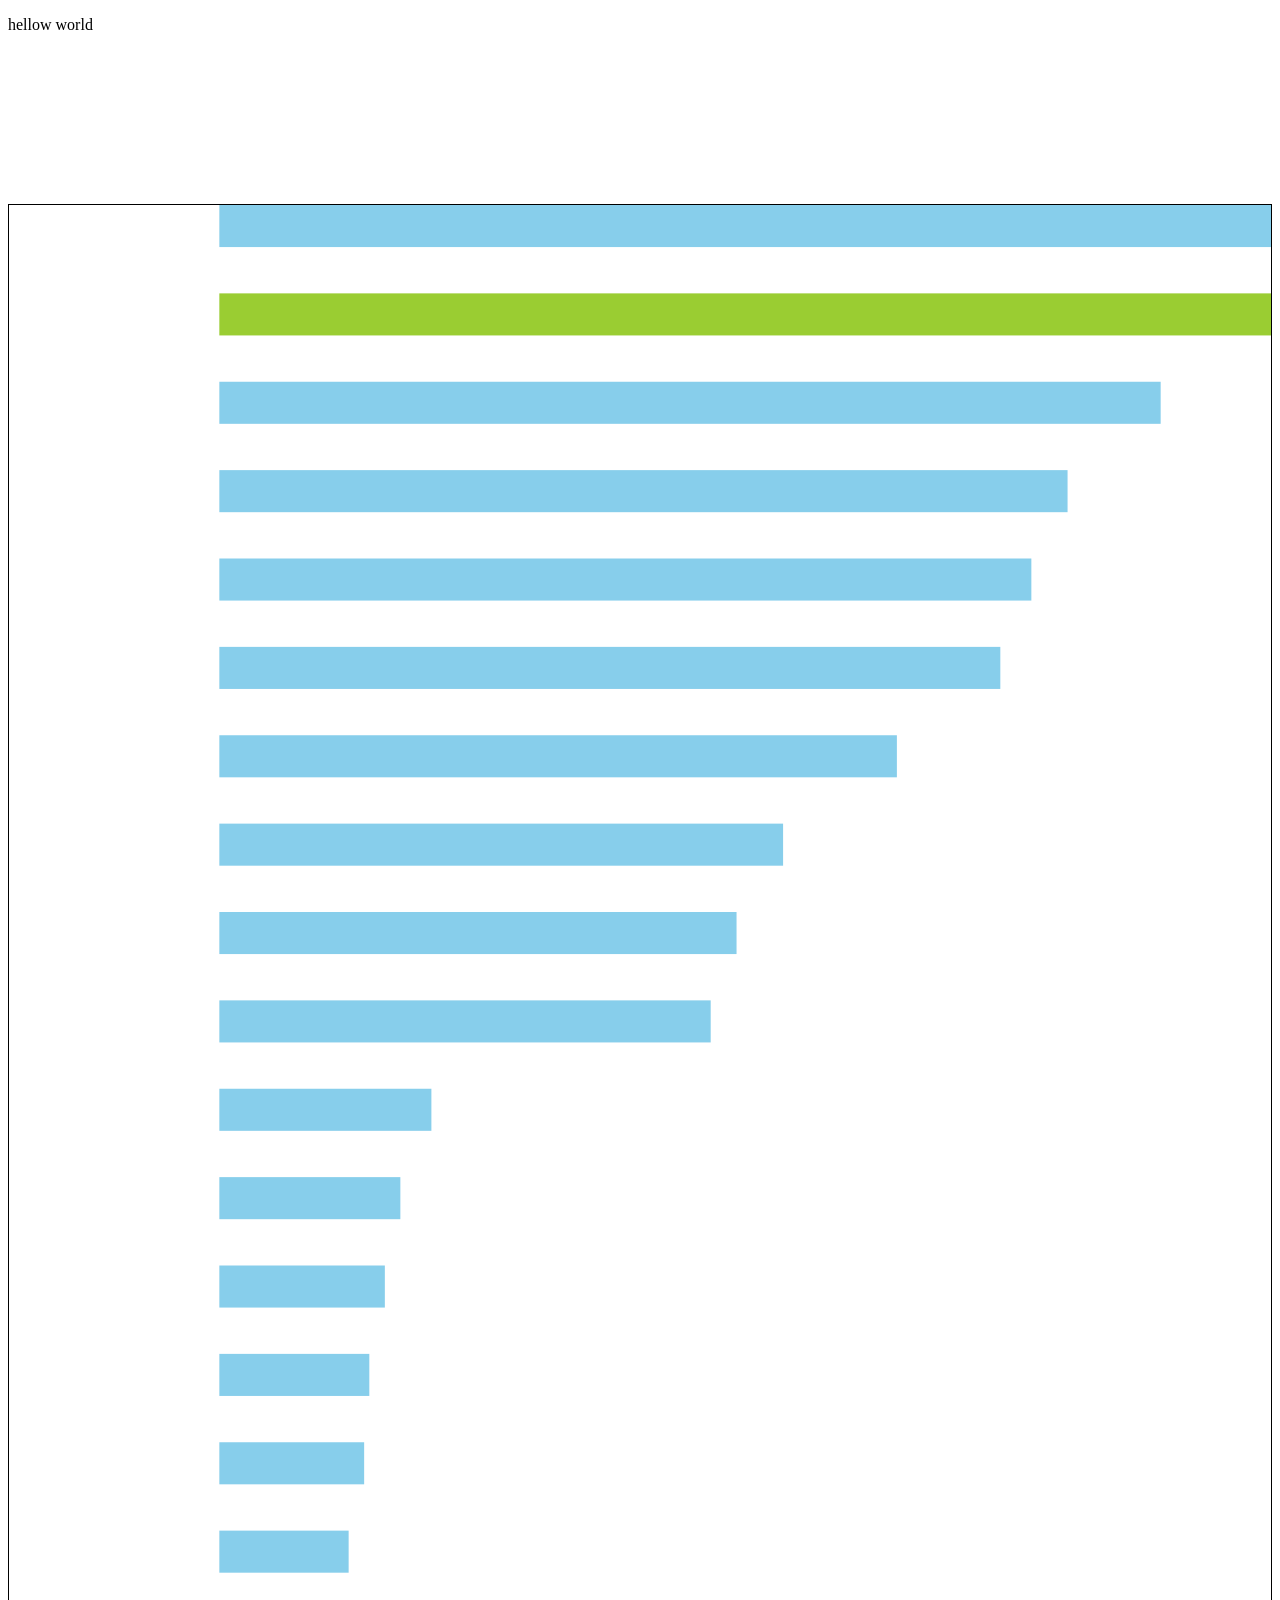
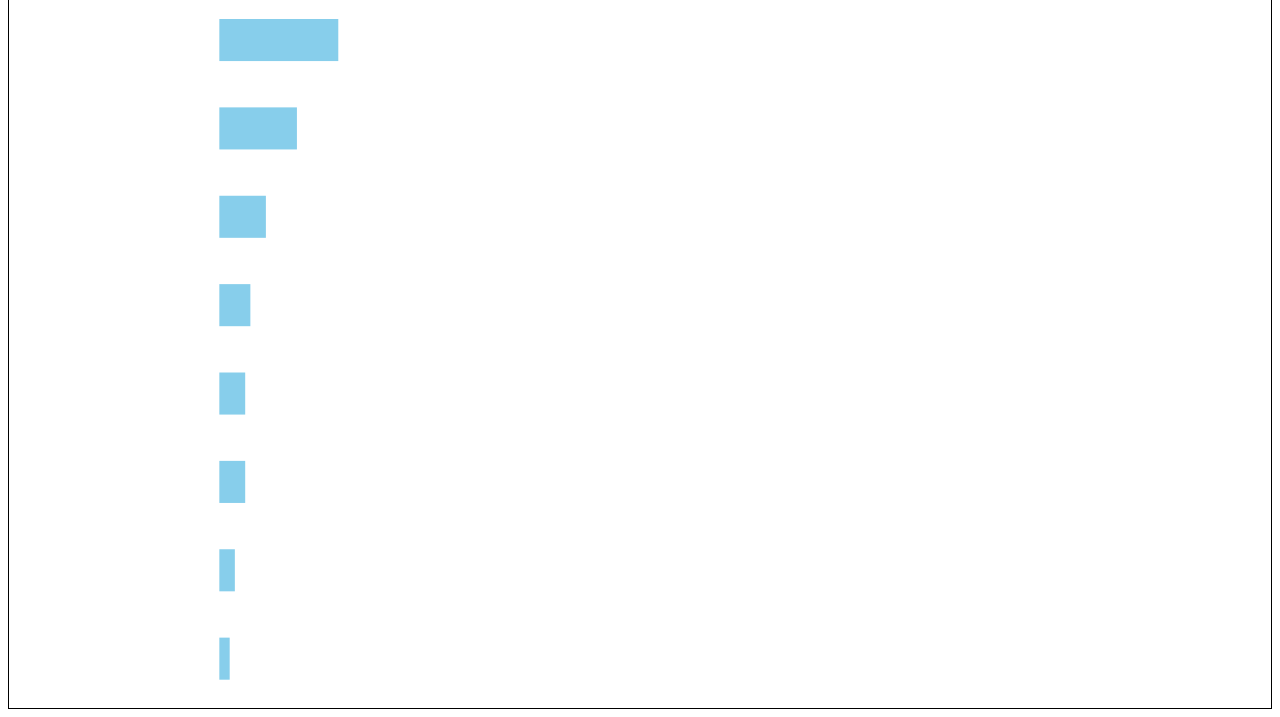
==== index.html @ 6f813abb "initial chart" ====
<!DOCTYPE html>
<html>
    <head>
    
        <meta http-equiv="content-type" content="text/html; charset=UTF-8" />
        <meta name="viewport" content="width=device-width,
        initial-scale=1.0, maximum-scale=1.0, user-scalable=no" />
        <meta name="title" content= "Mountain Rescue">
        <meta name="description" content="Wasdale Mountain Rescue Incident Analysis">
        <meta name="author" content="Shi Min Chua">


        <meta property="og:title" content="Mountain Rescue">
        <meta property="og:type" content="website">
        <!-- <meta property='og:image' content='https://raw.githubusercontent.com/Shiminc/UK_diversity_mapping/main/preview.PNG'>
        <meta property="og:url" content="https://shiminc.github.io/UK_diversity_mapping/">
        <meta property="og:description" content="Choropleth map illustrating diversity in England/Wales based on ONS country of birth data"> -->
        <meta property="og:locale" content="en_UK">
        <base target="_blank">

        <link rel="stylesheet" href="styles.css">

        <script>
            L_NO_TOUCH = false;
            L_DISABLE_3D = false;
        </script>


    </head>
    <body>
        <p>hellow world</p>
        <div id = 'bar'>
            <svg id ='original'></svg>
        </div>

        <div class = 'chartholder' id ="bar_chart"></div>
    <script src="javascripts/d3.v7.js"></script>
    <script src="javascripts/main.js"></script>
    <!-- <script src="javascripts/playground.js"></script> -->


    </body>
             
</html>
---- styles.css ----
.chartholder {
    position: relative;
    display: flex;
    justify-content: center;
    width: 100%;
    height: 100%;
    left: 0%;
    top: 0.0%;

}
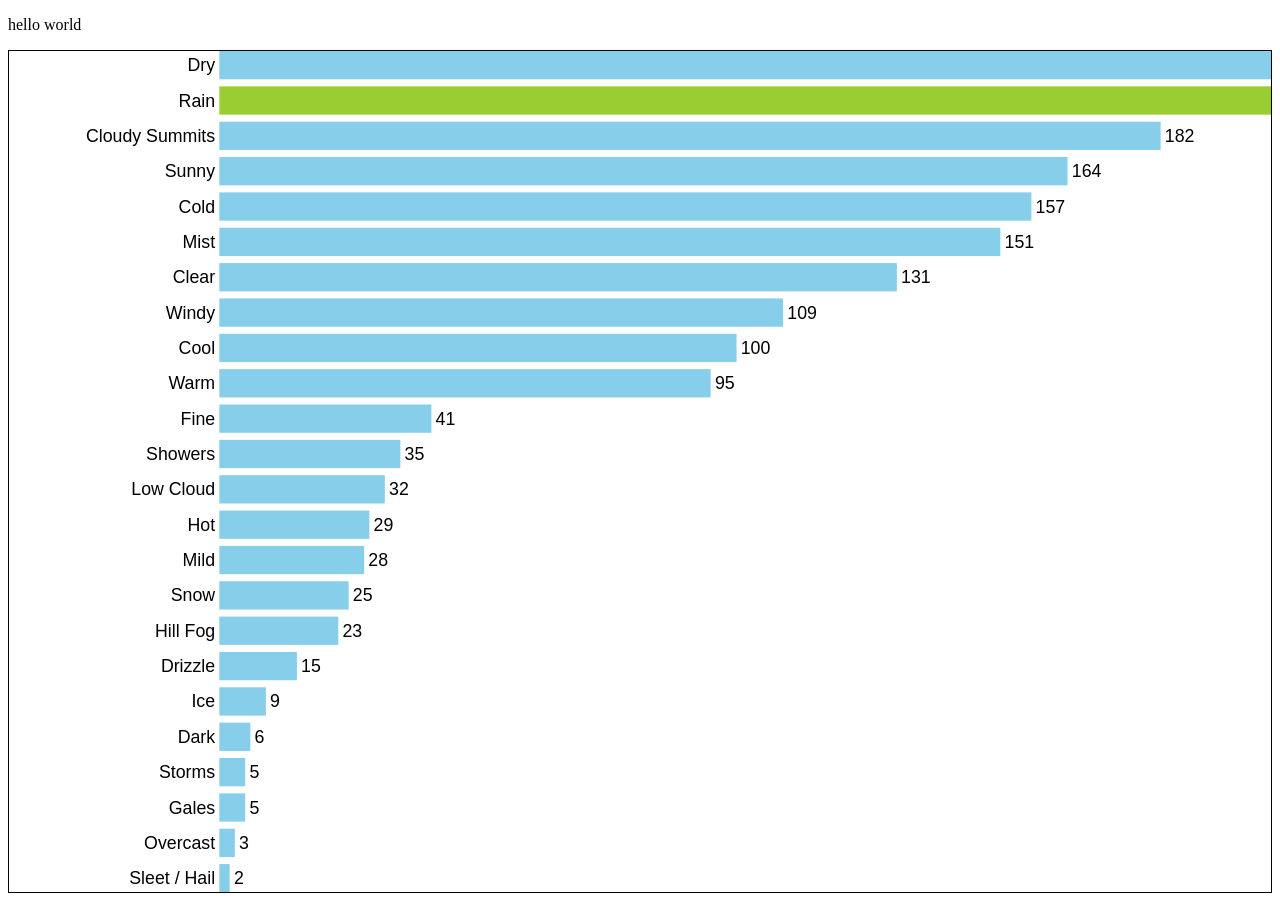
==== commit 8bf39486: "refactor" ====
--- a/index.html
+++ b/index.html
@@ -28,14 +28,15 @@
 
     </head>
     <body>
-        <p>hellow world</p>
-        <div id = 'bar'>
+        <p>hello world</p>
+        <!-- <div id = 'bar'>
             <svg id ='original'></svg>
-        </div>
+        </div> -->
 
         <div class = 'chartholder' id ="bar_chart"></div>
     <script src="javascripts/d3.v7.js"></script>
-    <script src="javascripts/main.js"></script>
+    <!-- <script src="javascripts/group.js"></script> -->
+    <script type="module" src="javascripts/main.js"></script> 
     <!-- <script src="javascripts/playground.js"></script> -->
 
 
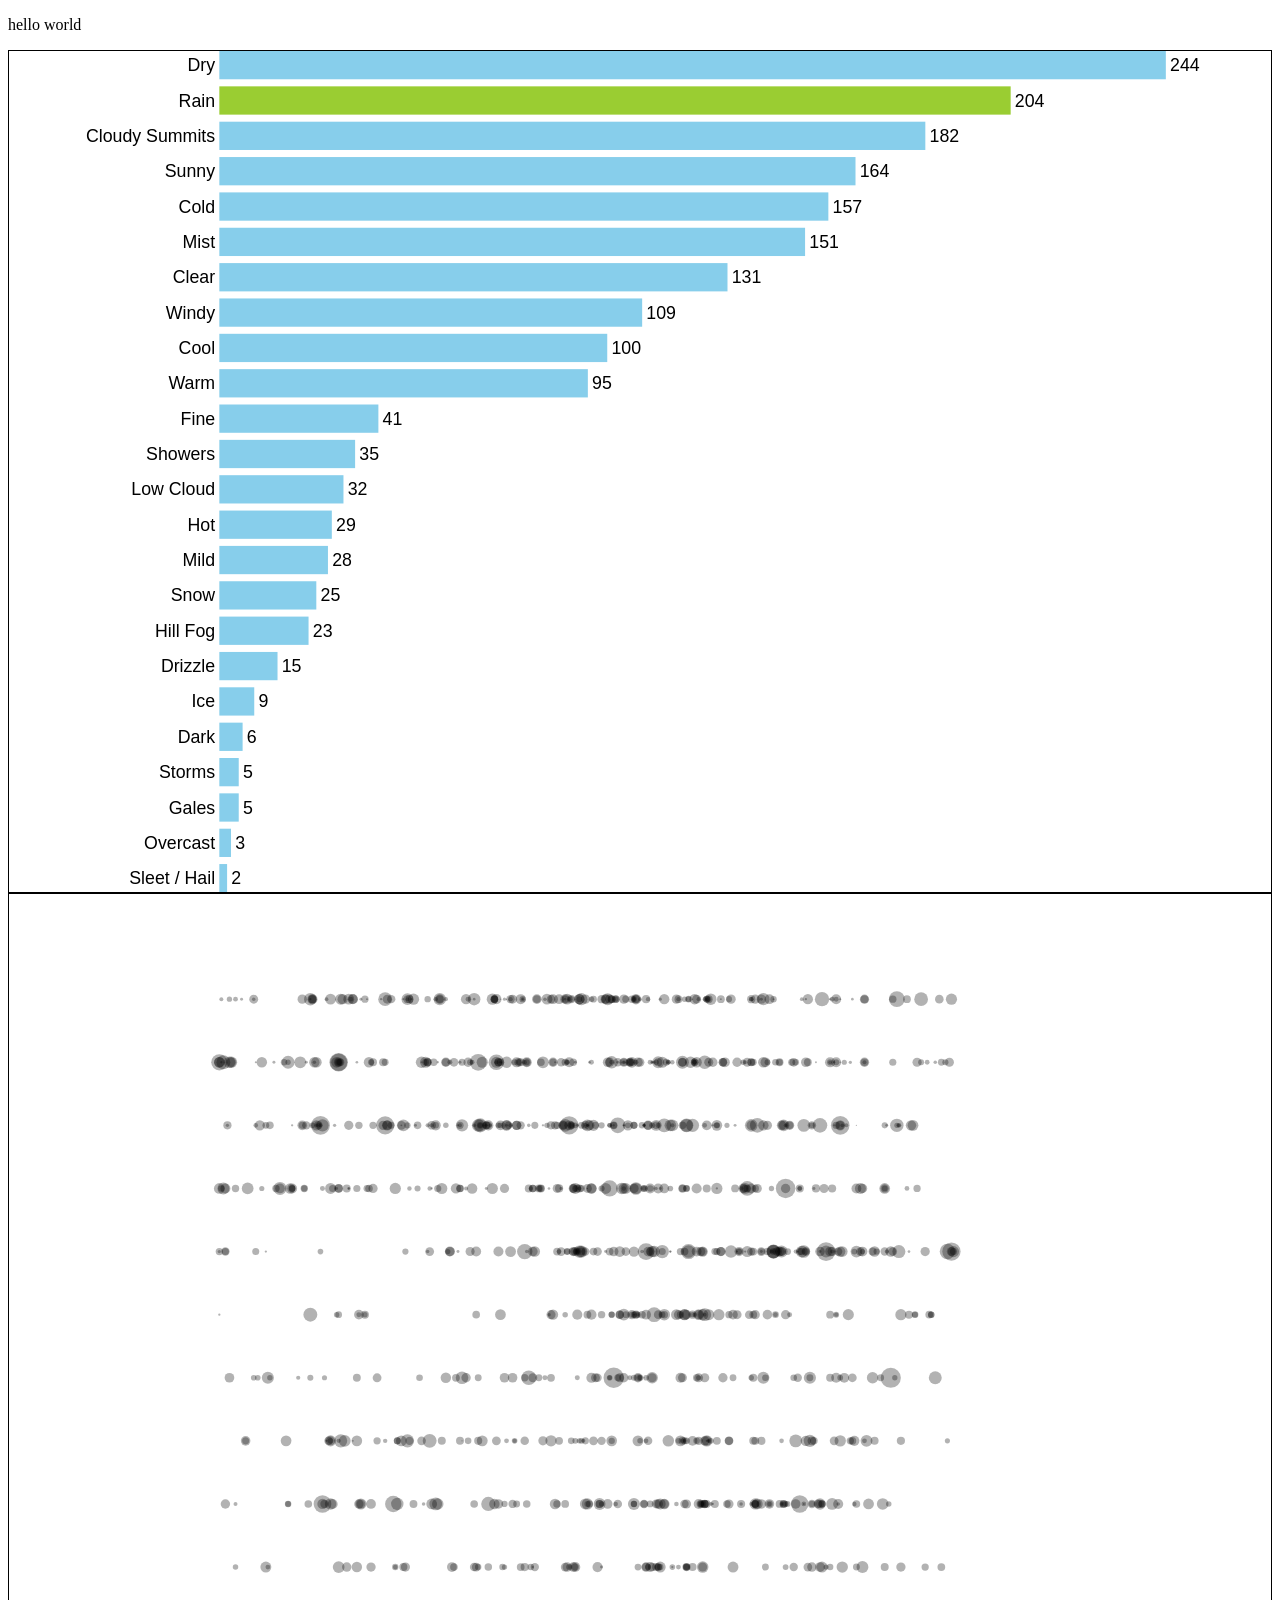
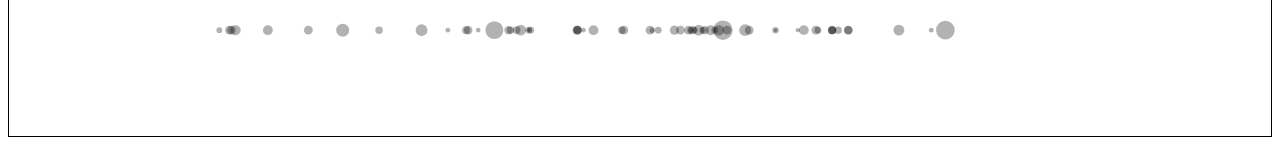
==== commit c5e4ea9a: "scatter and time" ====
--- a/index.html
+++ b/index.html
@@ -34,9 +34,13 @@
         </div> -->
 
         <div class = 'chartholder' id ="bar_chart"></div>
+        <div class = 'chartholder' id ='bubble_chart'></div>
+
     <script src="javascripts/d3.v7.js"></script>
     <!-- <script src="javascripts/group.js"></script> -->
     <script type="module" src="javascripts/main.js"></script> 
+    <script type="module" src="javascripts/main_bubble.js"></script> 
+
     <!-- <script src="javascripts/playground.js"></script> -->
 
 
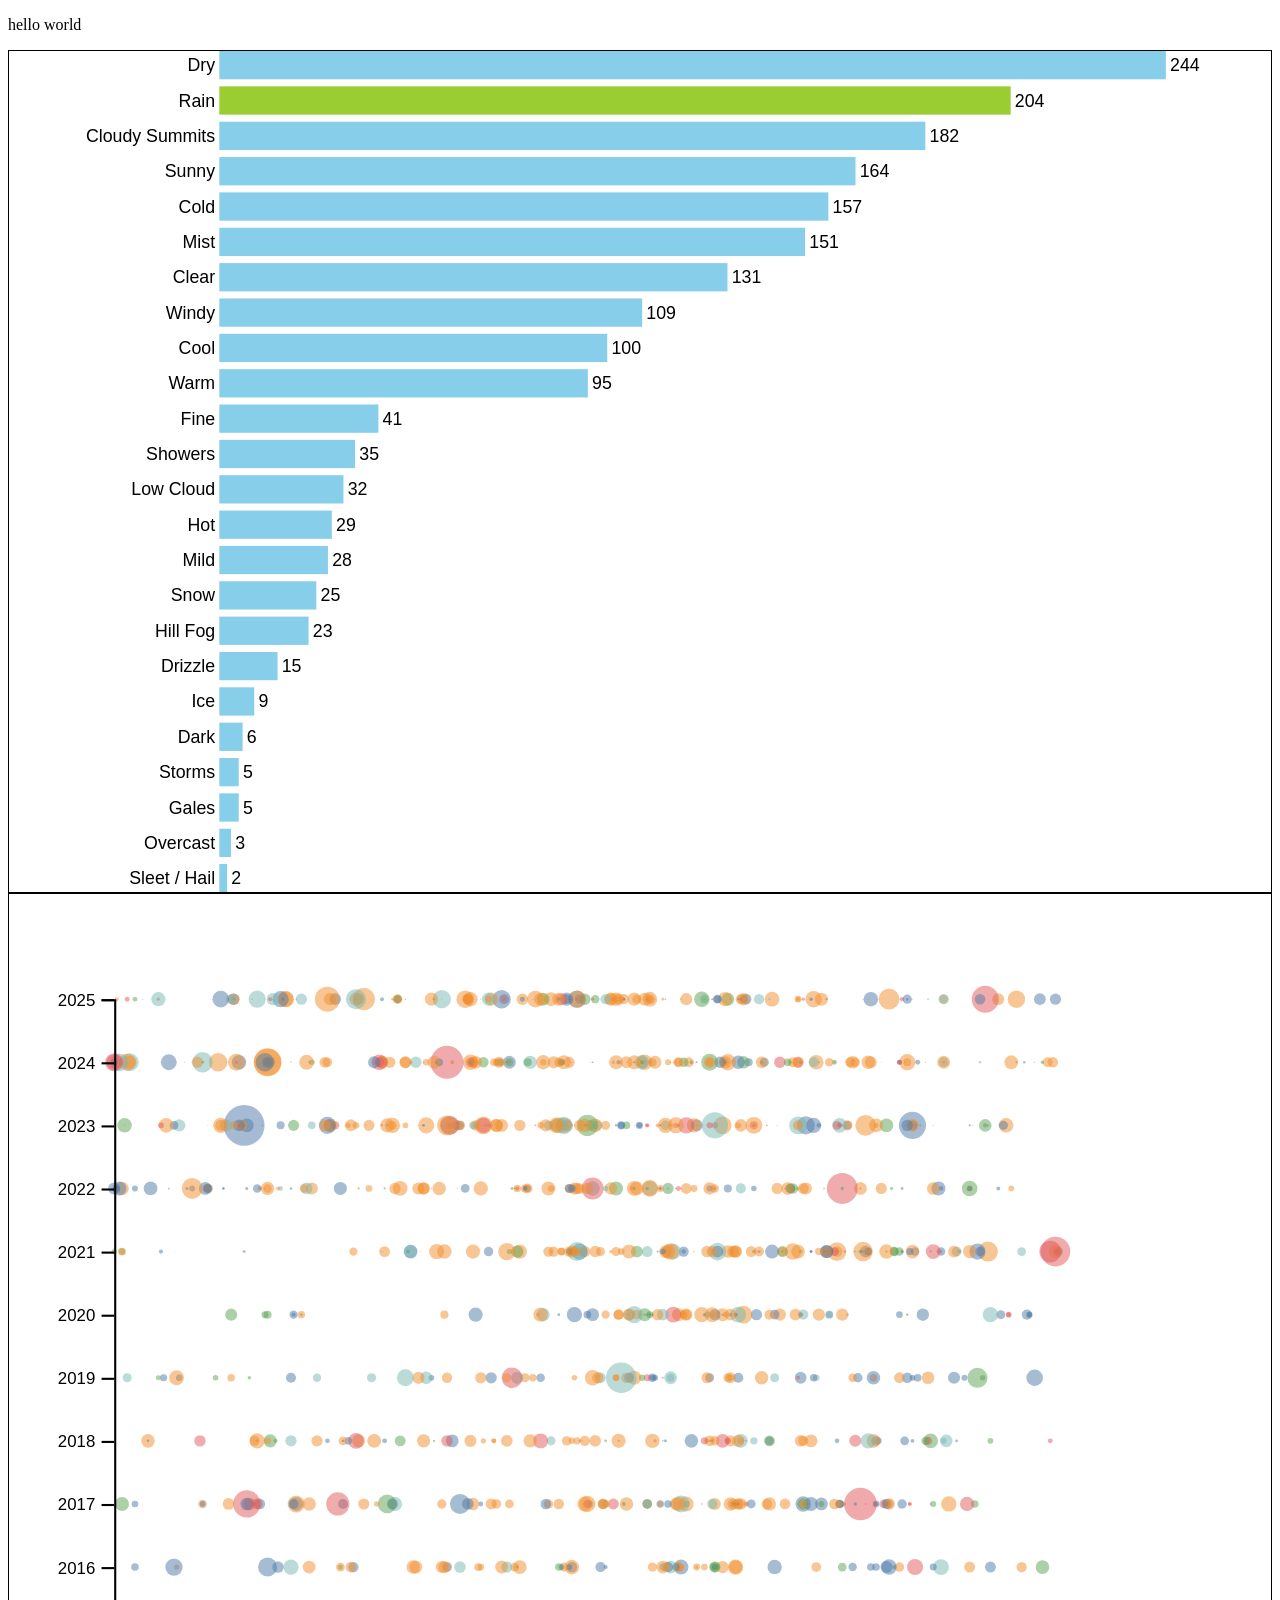
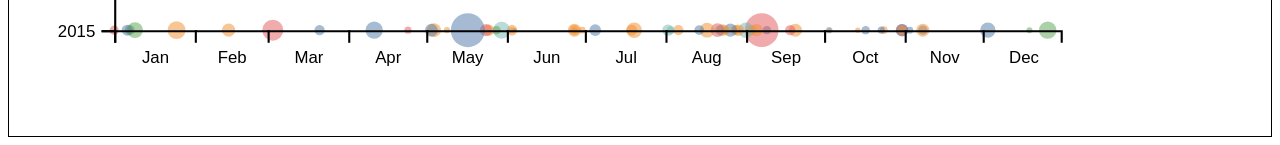
==== commit b9ff1b4e: "add colourscale for bubble" ====
--- a/index.html
+++ b/index.html
@@ -40,6 +40,7 @@
     <!-- <script src="javascripts/group.js"></script> -->
     <script type="module" src="javascripts/main.js"></script> 
     <script type="module" src="javascripts/main_bubble.js"></script> 
+    <script type="module" src="javascripts/trend.js"></script> 
 
     <!-- <script src="javascripts/playground.js"></script> -->
 
--- a/styles.css
+++ b/styles.css
@@ -7,4 +7,9 @@
     left: 0%;
     top: 0.0%;
 
-}+}
+
+.axis-x text, .axis-y text {
+    font-family: Roboto, sans-serif;
+    font-size: 8px
+}
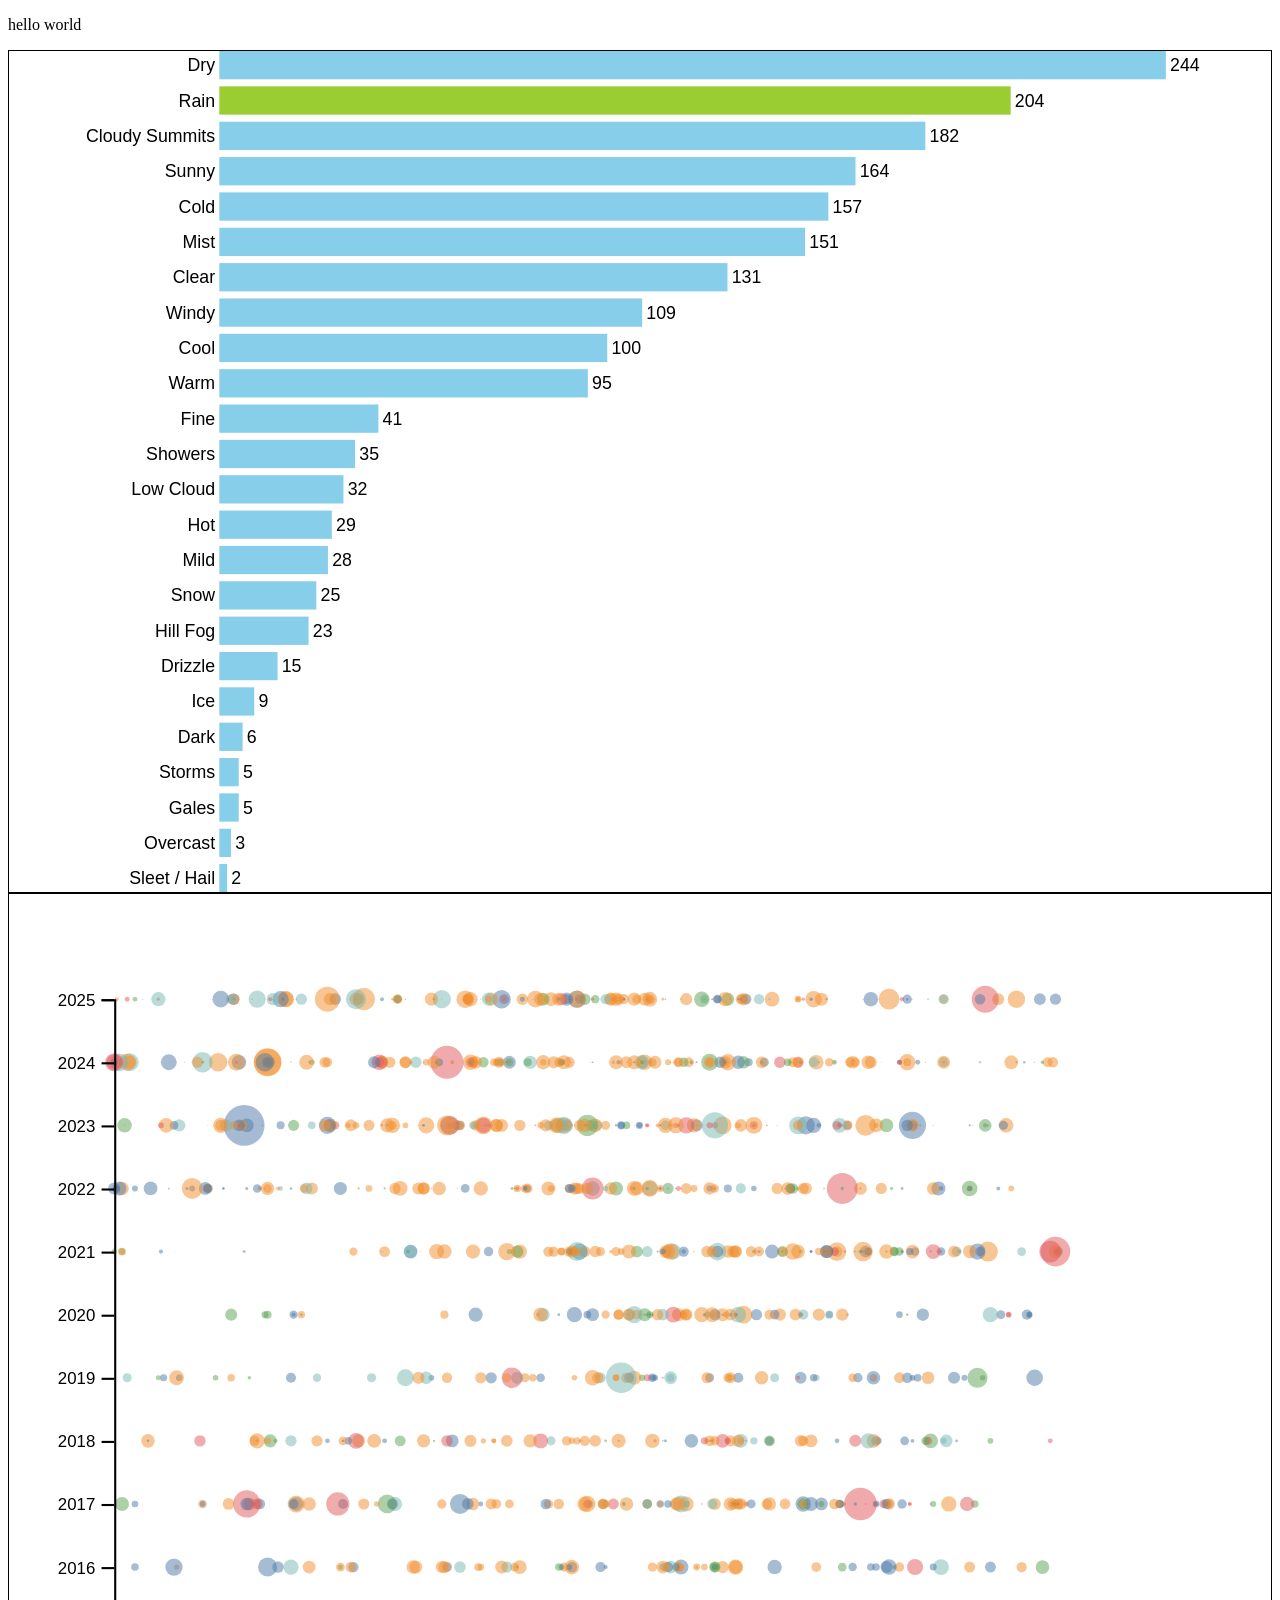
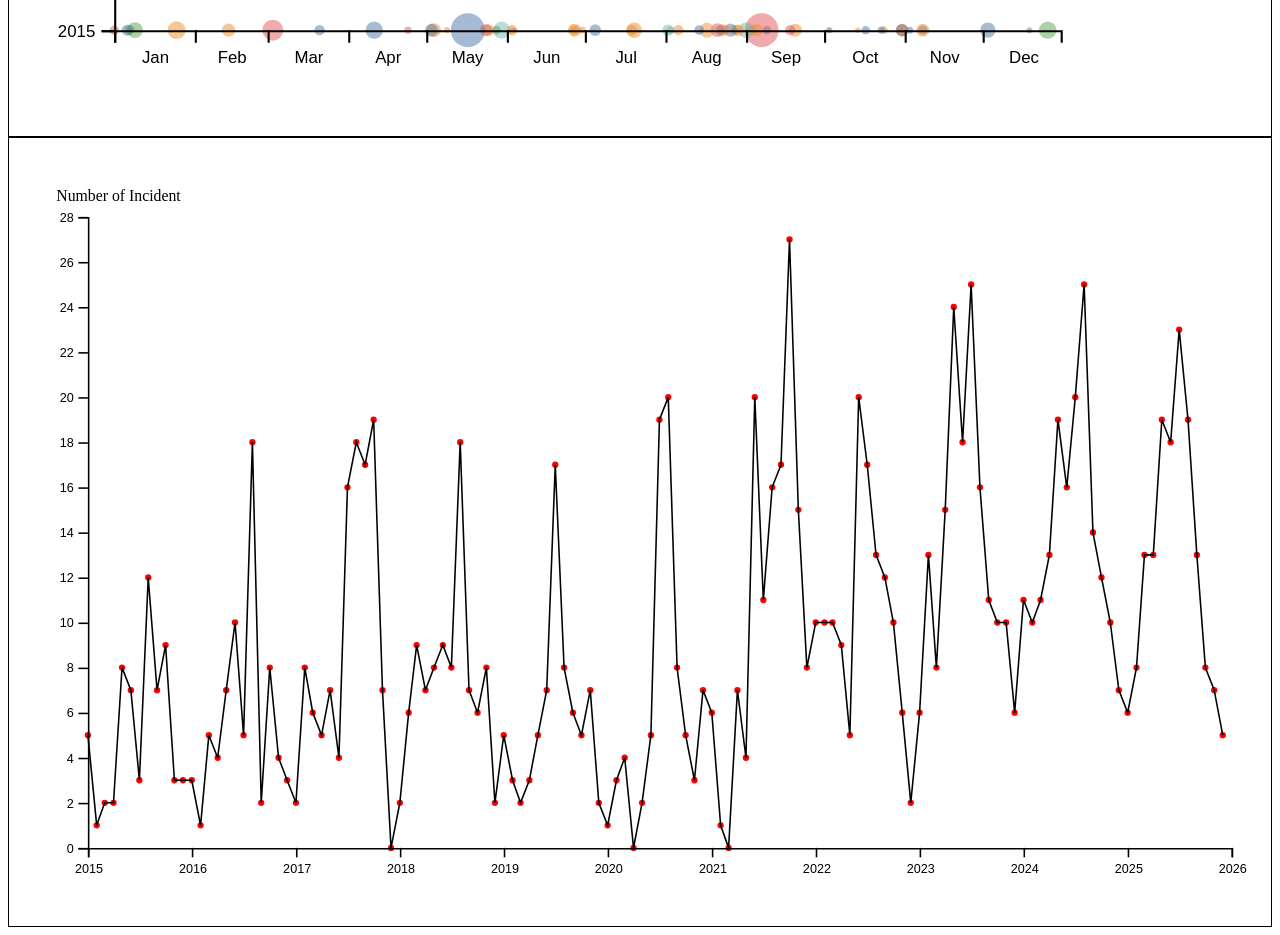
==== commit fac9cca3: "line graph" ====
--- a/index.html
+++ b/index.html
@@ -35,12 +35,13 @@
 
         <div class = 'chartholder' id ="bar_chart"></div>
         <div class = 'chartholder' id ='bubble_chart'></div>
+        <div class = 'chartholder' id ='trend_chart'></div>
 
     <script src="javascripts/d3.v7.js"></script>
     <!-- <script src="javascripts/group.js"></script> -->
     <script type="module" src="javascripts/main.js"></script> 
     <script type="module" src="javascripts/main_bubble.js"></script> 
-    <script type="module" src="javascripts/trend.js"></script> 
+    <script type="text/javascript" src="javascripts/drawTrend.js"></script> 
 
     <!-- <script src="javascripts/playground.js"></script> -->
 
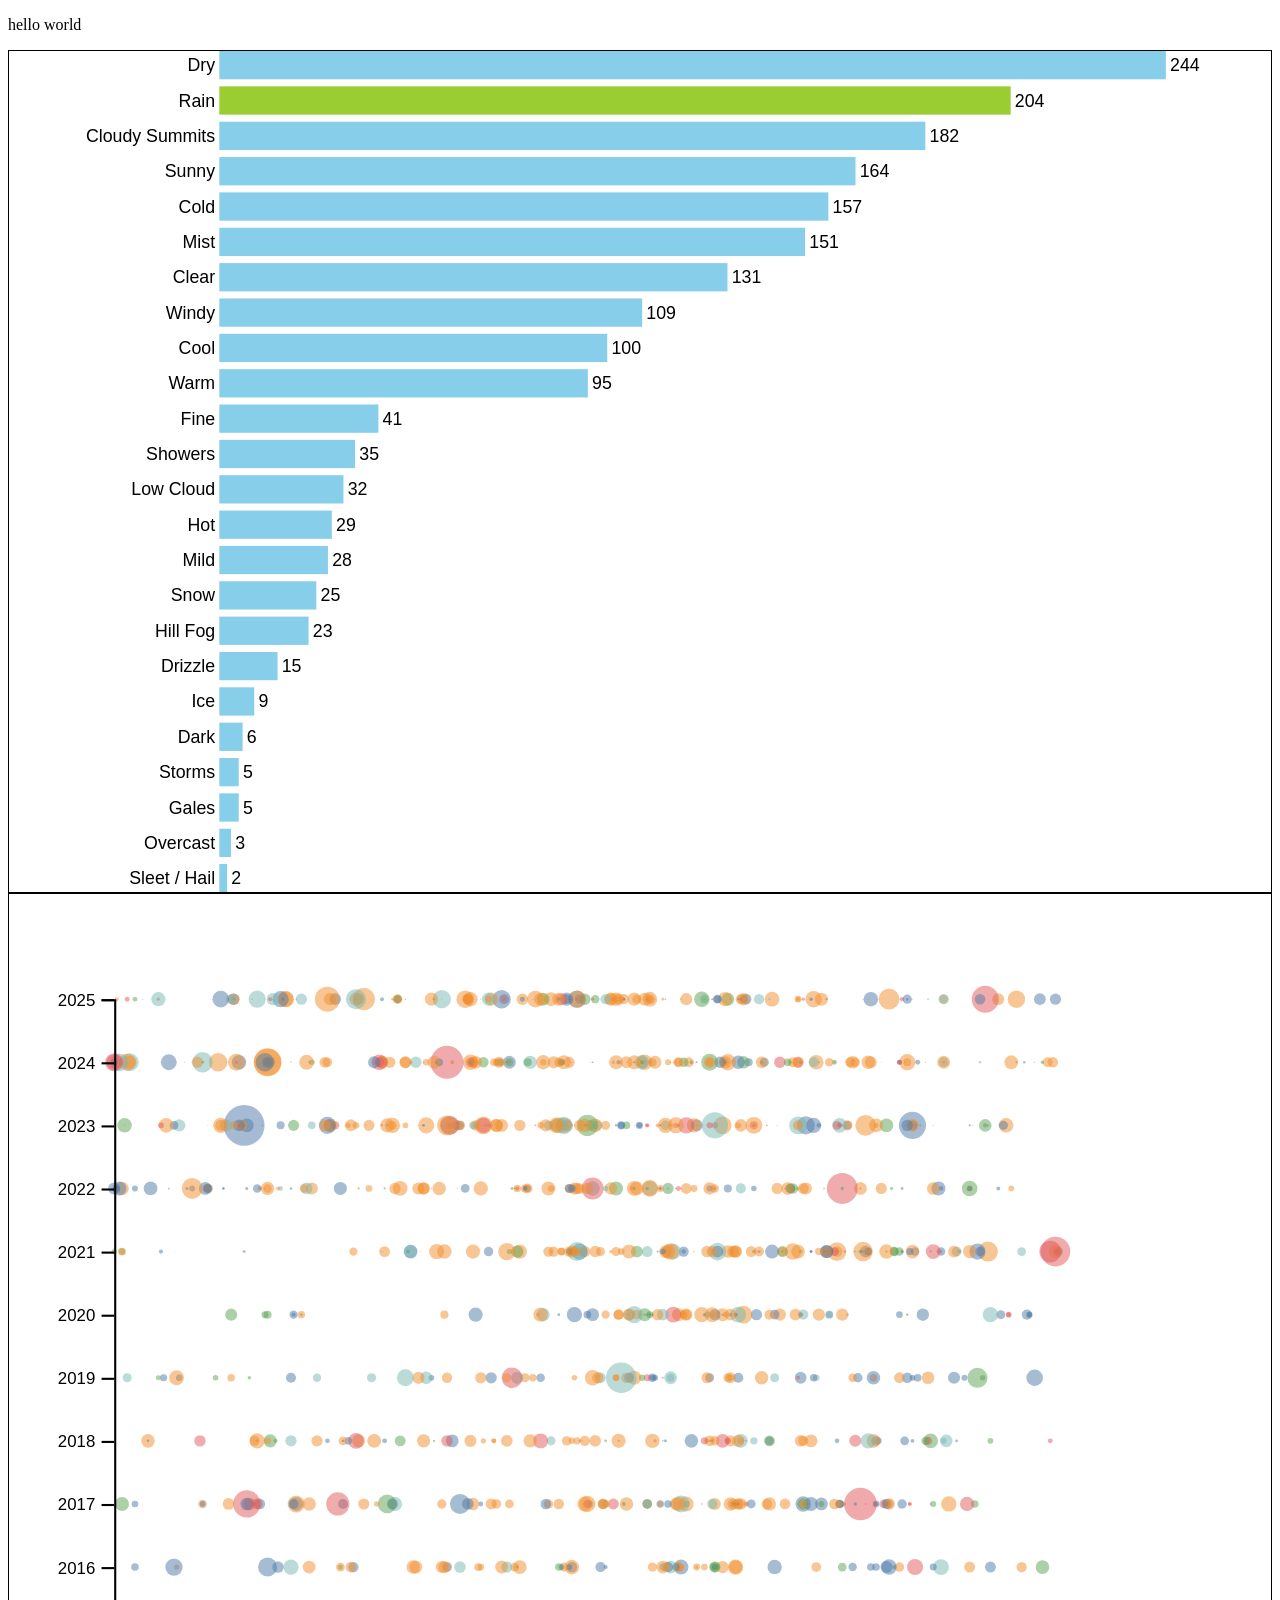
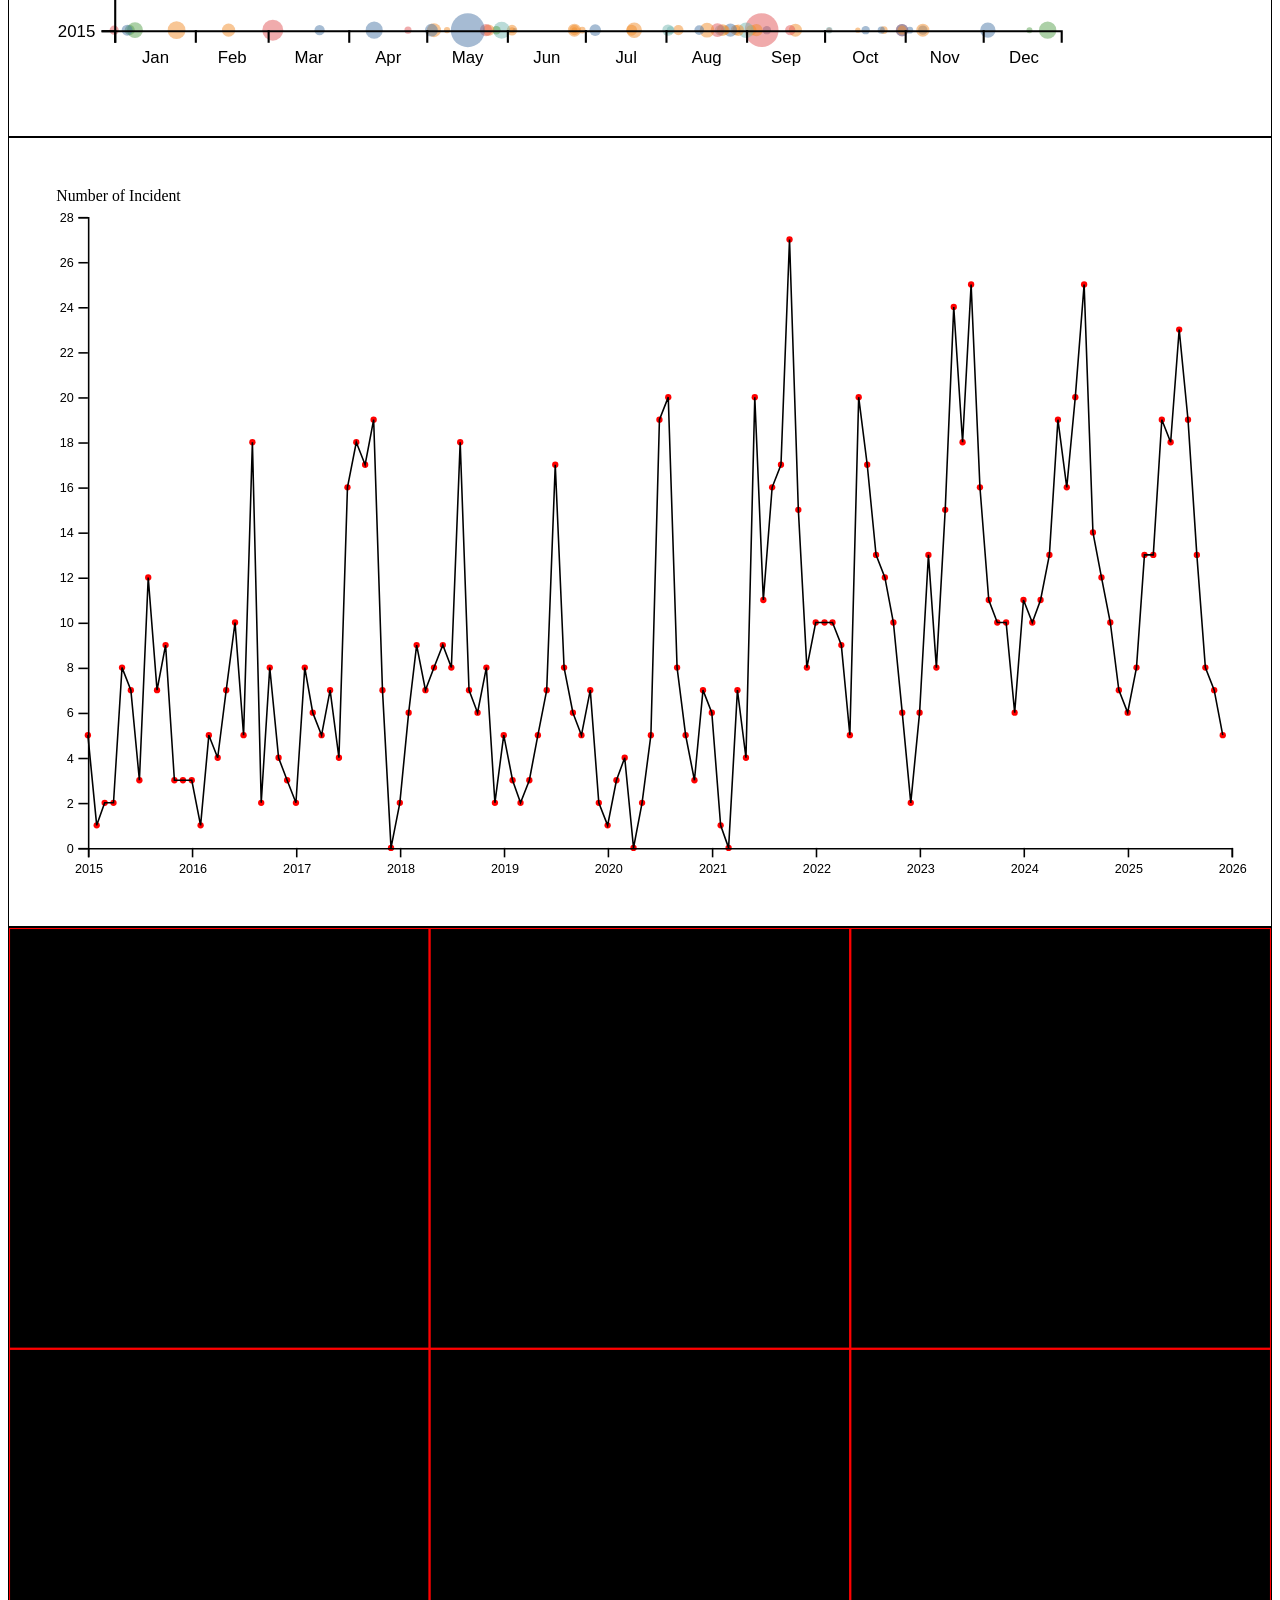
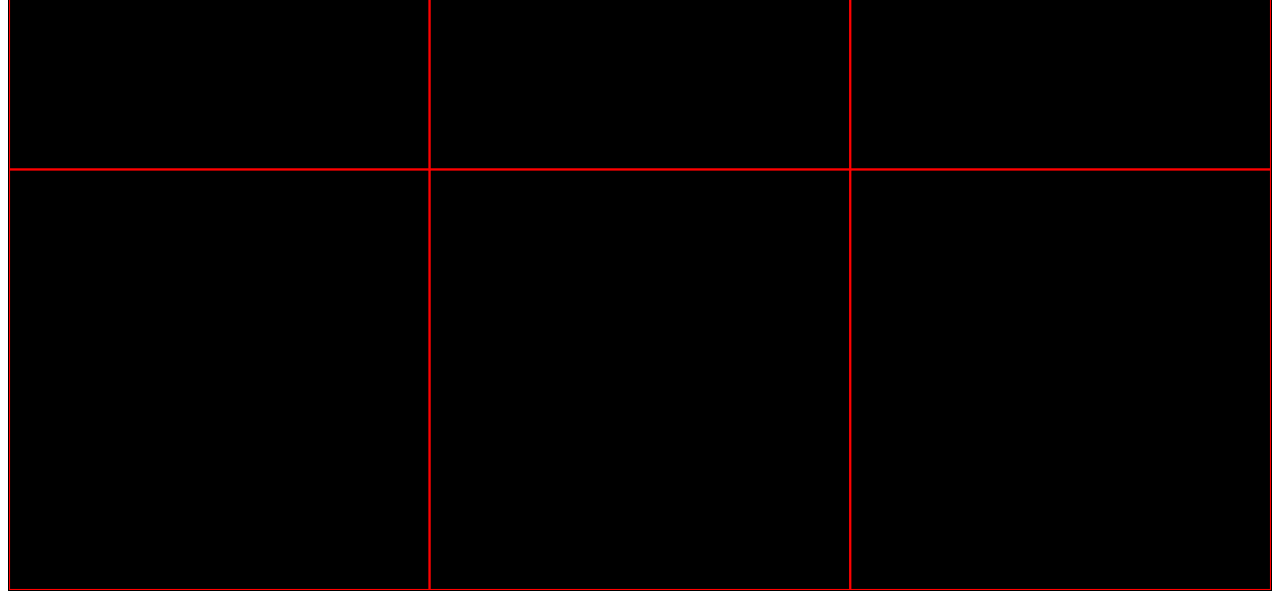
==== commit c4688646: "heatmap prototype" ====
--- a/index.html
+++ b/index.html
@@ -36,12 +36,14 @@
         <div class = 'chartholder' id ="bar_chart"></div>
         <div class = 'chartholder' id ='bubble_chart'></div>
         <div class = 'chartholder' id ='trend_chart'></div>
+        <div class = 'chartholder' id ='heat_map'></div>
 
     <script src="javascripts/d3.v7.js"></script>
     <!-- <script src="javascripts/group.js"></script> -->
     <script type="module" src="javascripts/main.js"></script> 
     <script type="module" src="javascripts/main_bubble.js"></script> 
     <script type="text/javascript" src="javascripts/drawTrend.js"></script> 
+    <script type="text/javascript" src="javascripts/drawHeatmap.js"></script> 
 
     <!-- <script src="javascripts/playground.js"></script> -->
 
